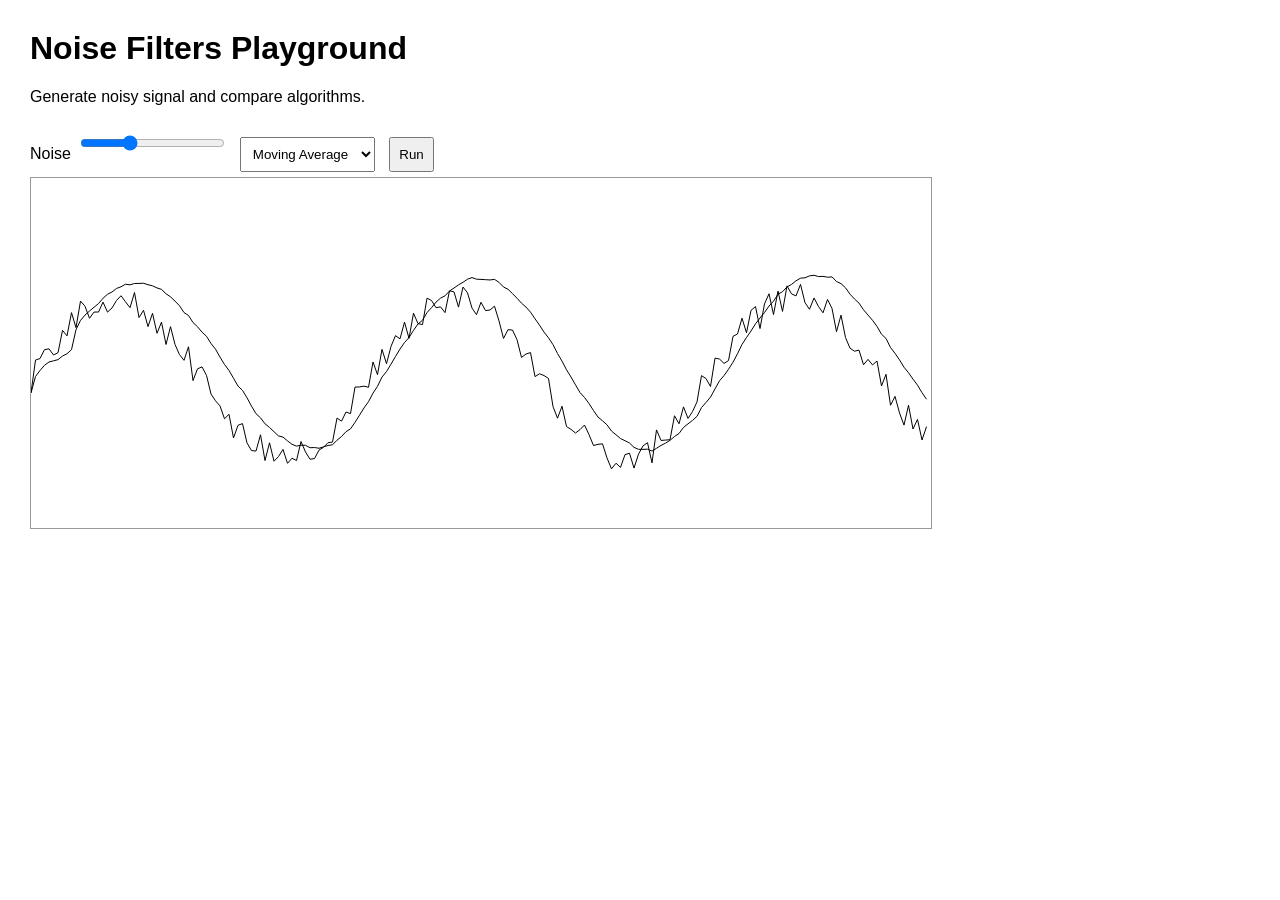
==== docs/playground/index.html @ f25100fc "Add interactive filter playground" ====
<!doctype html>
<html><head><meta charset="utf-8"><title>Noise Filters Playground</title>
<style>body{font-family:Arial;margin:30px}canvas{border:1px solid #999;width:100%;max-width:900px}button,select,input{margin:5px;padding:8px}</style></head>
<body>
<h1>Noise Filters Playground</h1>
<p>Generate noisy signal and compare algorithms.</p>
<label>Noise <input id="noise" type="range" min="0" max="100" value="30"></label>
<select id="filter"><option>Moving Average</option><option>Median</option><option>Exponential</option></select>
<button onclick="draw()">Run</button>
<canvas id="c" width="900" height="350"></canvas>
<script>
function avg(a,n=10){return a.map((_,i)=>a.slice(Math.max(0,i-n),i+1).reduce((x,y)=>x+y,0)/Math.min(i+1,n));}
function exp(a){let y=0;return a.map(x=>y+=(x-y)*0.1);}
function median(a,n=5){return a.map((_,i)=>{let b=a.slice(Math.max(0,i-n),i+1).sort((x,y)=>x-y);return b[Math.floor(b.length/2)]});}
function draw(){let c=document.getElementById('c'),x=c.getContext('2d');x.clearRect(0,0,900,350);let a=[...Array(200)].map((_,i)=>Math.sin(i/12)*80+150+(Math.random()-.5)*document.getElementById('noise').value);let f=document.getElementById('filter').value;let b=f==='Median'?median(a):f==='Exponential'?exp(a):avg(a);plot(x,a,'raw');plot(x,b,'filtered');}
function plot(x,a){x.beginPath();a.forEach((v,i)=>i?x.lineTo(i*4.5,350-v):x.moveTo(i*4.5,350-v));x.stroke();}
draw();</script></body></html>
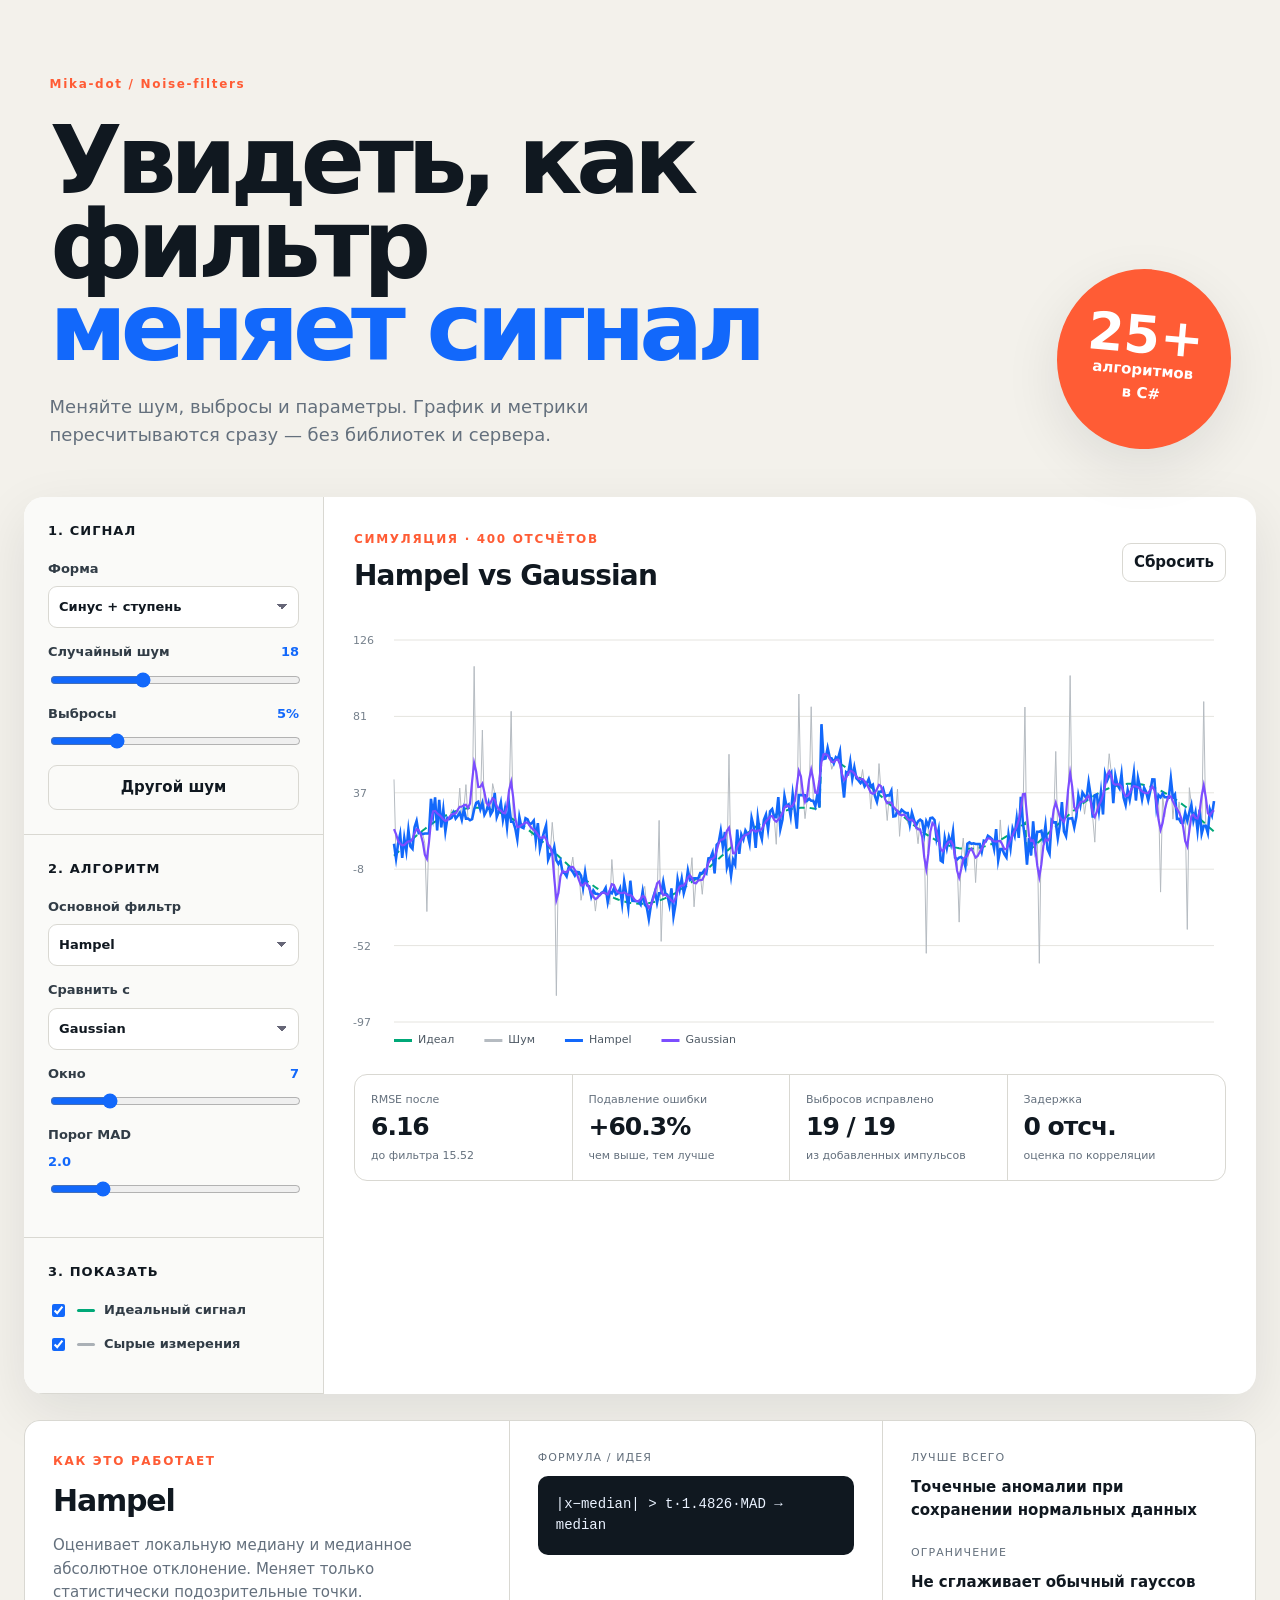
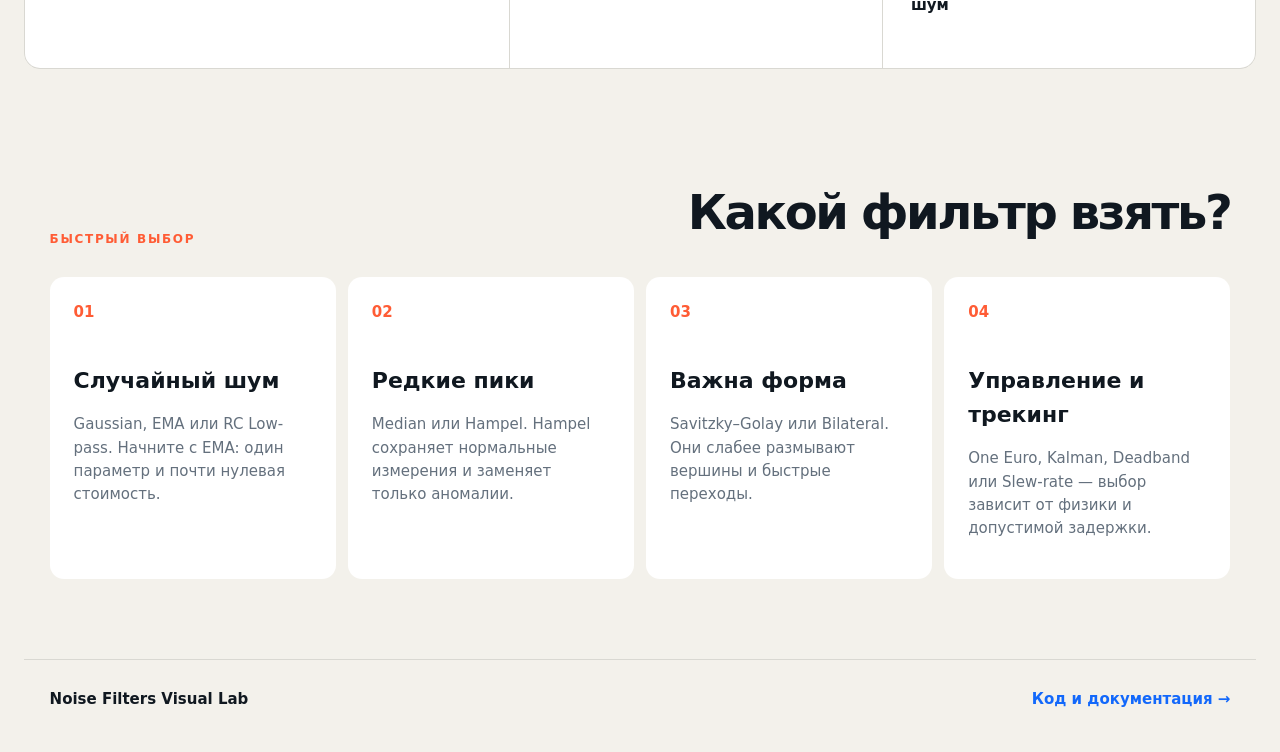
==== commit c66e8754: "Build complete interactive signal-filtering handbook" ====
--- a/docs/playground/index.html
+++ b/docs/playground/index.html
@@ -1,17 +1 @@
-<!doctype html>
-<html><head><meta charset="utf-8"><title>Noise Filters Playground</title>
-<style>body{font-family:Arial;margin:30px}canvas{border:1px solid #999;width:100%;max-width:900px}button,select,input{margin:5px;padding:8px}</style></head>
-<body>
-<h1>Noise Filters Playground</h1>
-<p>Generate noisy signal and compare algorithms.</p>
-<label>Noise <input id="noise" type="range" min="0" max="100" value="30"></label>
-<select id="filter"><option>Moving Average</option><option>Median</option><option>Exponential</option></select>
-<button onclick="draw()">Run</button>
-<canvas id="c" width="900" height="350"></canvas>
-<script>
-function avg(a,n=10){return a.map((_,i)=>a.slice(Math.max(0,i-n),i+1).reduce((x,y)=>x+y,0)/Math.min(i+1,n));}
-function exp(a){let y=0;return a.map(x=>y+=(x-y)*0.1);}
-function median(a,n=5){return a.map((_,i)=>{let b=a.slice(Math.max(0,i-n),i+1).sort((x,y)=>x-y);return b[Math.floor(b.length/2)]});}
-function draw(){let c=document.getElementById('c'),x=c.getContext('2d');x.clearRect(0,0,900,350);let a=[...Array(200)].map((_,i)=>Math.sin(i/12)*80+150+(Math.random()-.5)*document.getElementById('noise').value);let f=document.getElementById('filter').value;let b=f==='Median'?median(a):f==='Exponential'?exp(a):avg(a);plot(x,a,'raw');plot(x,b,'filtered');}
-function plot(x,a){x.beginPath();a.forEach((v,i)=>i?x.lineTo(i*4.5,350-v):x.moveTo(i*4.5,350-v));x.stroke();}
-draw();</script></body></html>+<!doctype html><html lang="ru"><head><meta charset="utf-8"><meta http-equiv="refresh" content="0; url=../"><title>Noise Filters Lab</title></head><body><p><a href="../">Открыть интерактивную лабораторию</a></p></body></html>
